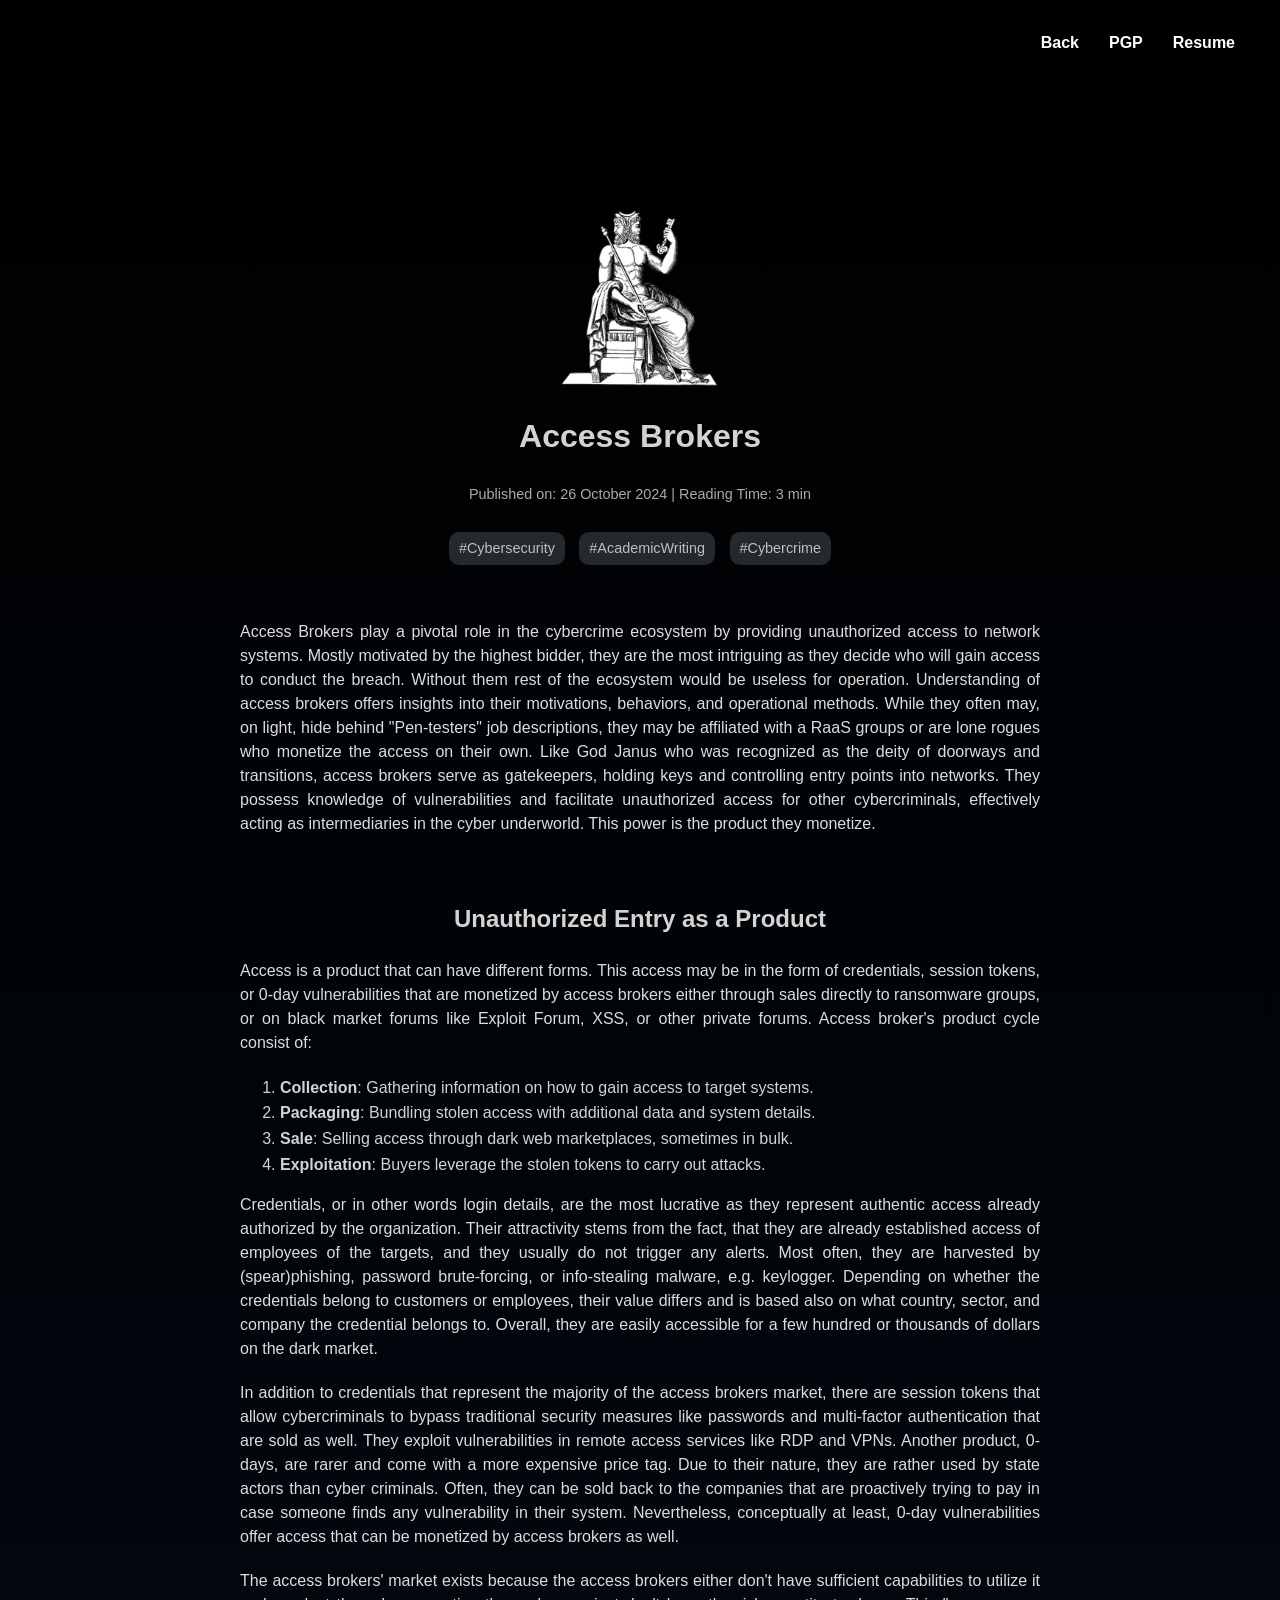
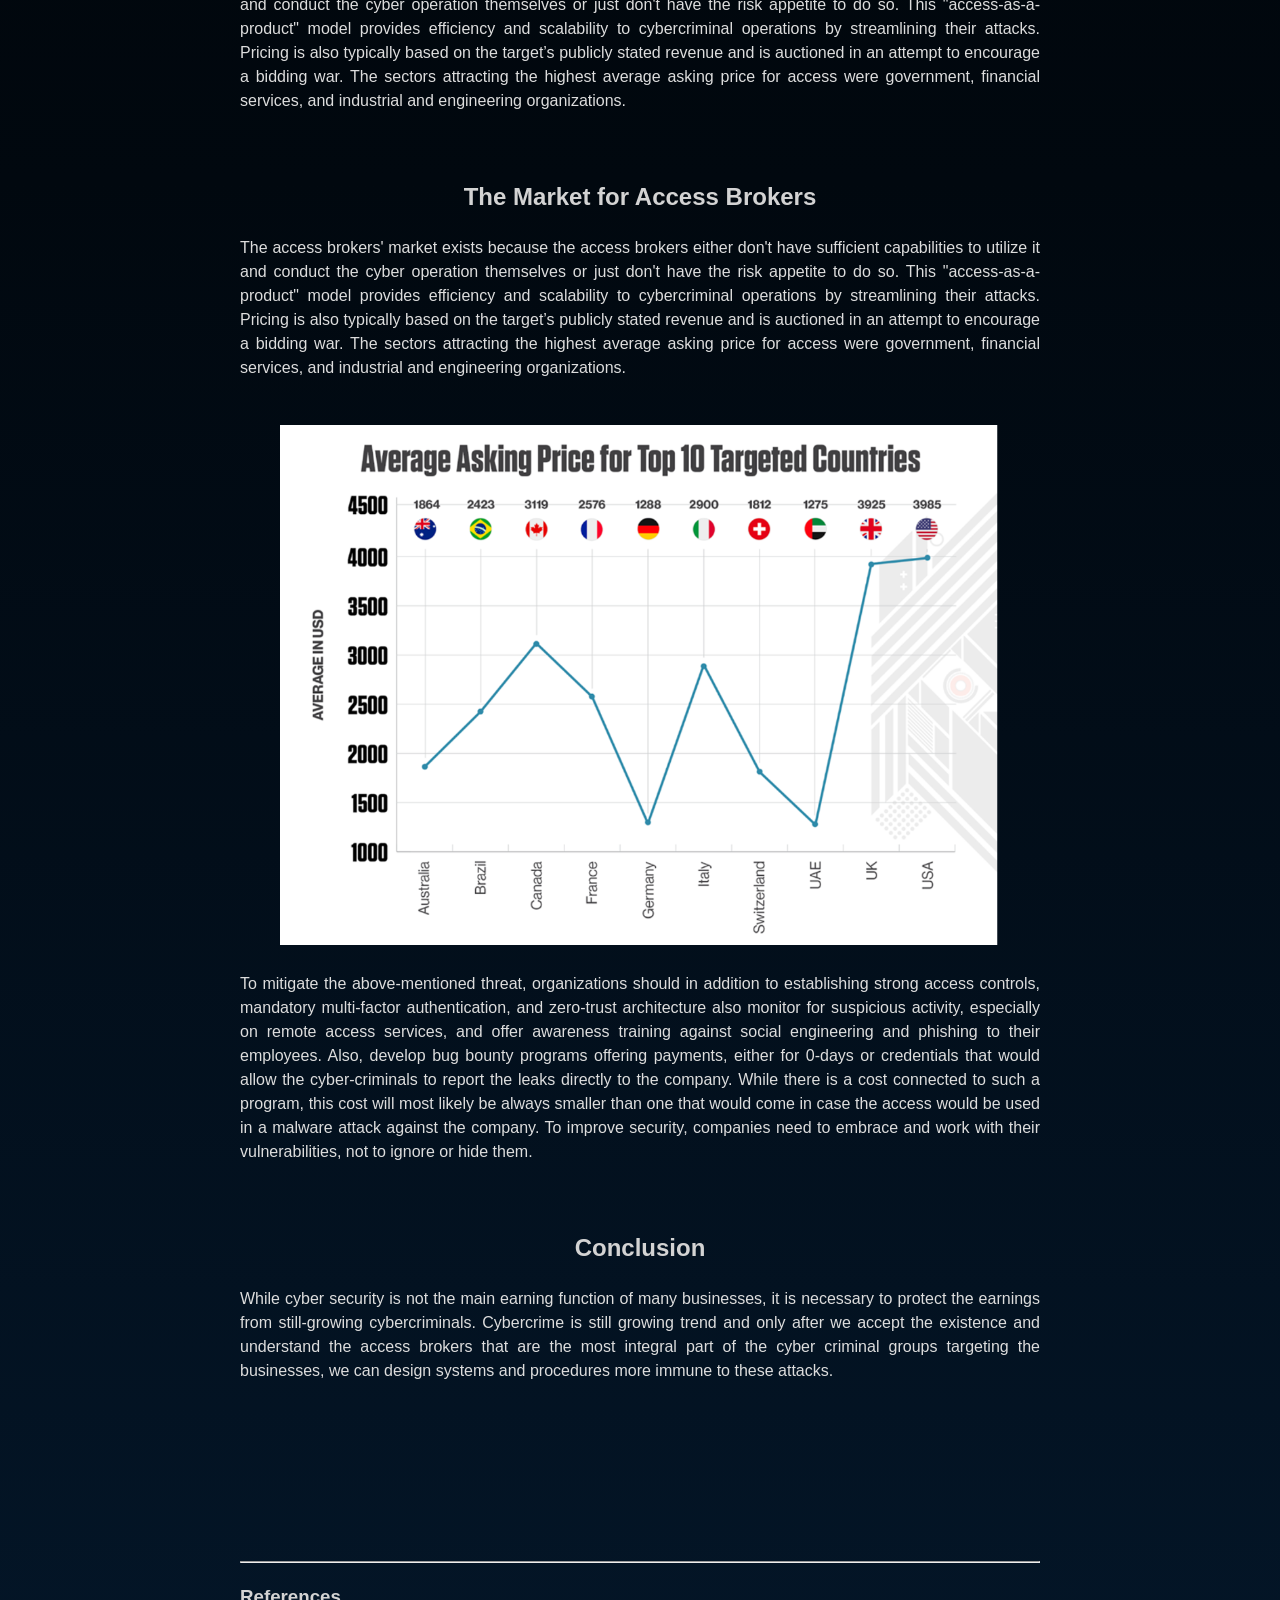
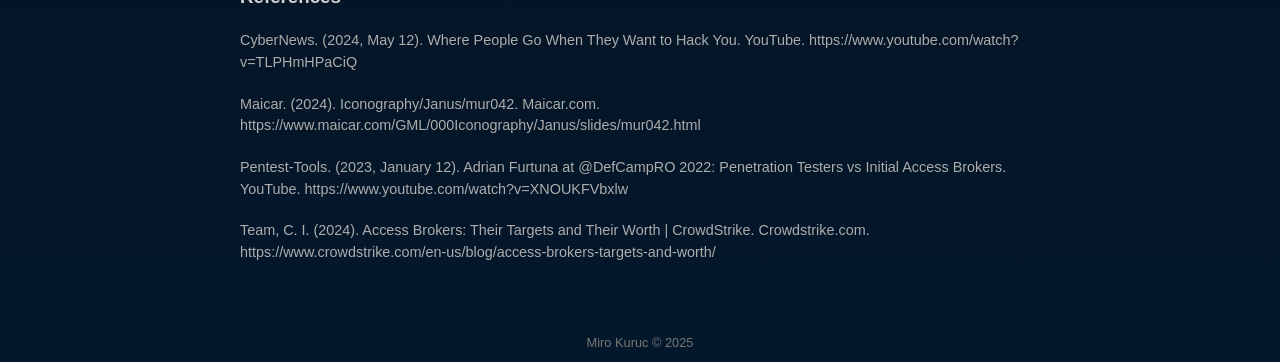
==== blog/Access_Brokers.html @ 67658517 "Deployment of personal website" ====
<!DOCTYPE html>
<html lang="en">
<head>

    <meta charset="UTF-8">
    <meta name="viewport" content="width=device-width, initial-scale=1.0">
    <link rel="stylesheet" href="/style.css">
    <meta name="date" content="2025-01-01"> <!-- Replace with the actual date -->
    <meta name="author" content="Miro Kuruc"> <!-- Optional: Add your name -->
    <title>Understanding Access Brokers in Cybercrime</title> <!-- Replace with the blog title -->
</head>
<body>

    <header>
        <div class="nav-left">
            <a href="../index.html" class="encrypted-text" data-original="Back"><b>Back</b></a>
            <a href="https://raw.githubusercontent.com/MiroKuruc/whoami/refs/heads/main/Miro%20Kuruc%20(65C4EF4B)%20%E2%80%93%20Public.asc"
                id="downloadLink" class="encrypted-text" data-original="PGP"><b>PGP</b></a>
            <a href="../resume.html" class="encrypted-text" data-original="Resume"><b>Resume</b></a>
        </div>
    </header>

<main>

    <div style="padding: 100px;"></div>

    <img src="blogpictures/janus.jpg" alt="Description of image" class="title-photo">

    <h1>Access Brokers</h1>

    <div class="blog-meta">
        Published on: 26 October 2024 | Reading Time: 3 min
    </div>

    <div class="hashtags">
        <span>#Cybersecurity</span> <span>#AcademicWriting</span> <span>#Cybercrime</span>
    </div>

    <div style="padding: 20px;"></div>


    <div class="blog-content">
        <p>Access Brokers play a pivotal role in the cybercrime ecosystem by providing unauthorized access to network
            systems. Mostly motivated by the highest bidder, they are the most intriguing as they decide who will gain
            access to conduct the breach. Without them rest of the ecosystem would be useless for operation.
            Understanding of access brokers offers insights into their motivations, behaviors, and operational methods.
            While they often may, on light, hide behind "Pen-testers" job descriptions, they may be affiliated with a
            RaaS groups or are lone rogues who monetize the access on their own. Like God Janus who was recognized as
            the deity of doorways and transitions, access brokers serve as gatekeepers, holding keys and controlling
            entry points into networks. They possess knowledge of vulnerabilities and facilitate unauthorized access for
            other cybercriminals, effectively acting as intermediaries in the cyber underworld. This power is the
            product they monetize.</p>

        <div style="height: 25px;"></div> <!-- Adds a vertical space of 25px -->

        <h2>Unauthorized Entry as a Product</h2>
        <p> Access is a product that can have different forms. This access may be in the form of credentials, session
            tokens, or 0-day vulnerabilities that are monetized by access brokers either through sales directly to
            ransomware groups, or on black market forums like Exploit Forum, XSS, or other private forums. Access
            broker's product cycle consist of:</p>
        <ol>
            <li><strong>Collection</strong>: Gathering information on how to gain access to target systems.</li>
            <li><strong>Packaging</strong>: Bundling stolen access with additional data and system details.</li>
            <li><strong>Sale</strong>: Selling access through dark web marketplaces, sometimes in bulk.</li>
            <li><strong>Exploitation</strong>: Buyers leverage the stolen tokens to carry out attacks.</li>
        </ol>

        <p> Credentials, or in other words login details, are the most lucrative as they represent authentic access
            already authorized by the organization. Their attractivity stems from the fact, that they are already
            established access of employees of the targets, and they usually do not trigger any alerts. Most often, they
            are harvested by (spear)phishing, password brute-forcing, or info-stealing malware, e.g. keylogger.
            Depending on whether the credentials belong to customers or employees, their value differs and is based also
            on what country, sector, and company the credential belongs to. Overall, they are easily accessible for a
            few hundred or thousands of dollars on the dark market.</p>

        <p> In addition to credentials that represent the majority of the access brokers market, there are session
            tokens that allow cybercriminals to bypass traditional security measures like passwords and multi-factor
            authentication that are sold as well. They exploit vulnerabilities in remote access services like RDP and
            VPNs. Another product, 0-days, are rarer and come with a more expensive price tag. Due to their nature, they
            are rather used by state actors than cyber criminals. Often, they can be sold back to the companies that are
            proactively trying to pay in case someone finds any vulnerability in their system. Nevertheless,
            conceptually at least, 0-day vulnerabilities offer access that can be monetized by access brokers as
            well. </p>

        <p> The access brokers' market exists because the access brokers either don't have sufficient capabilities to
            utilize it and conduct the cyber operation themselves or just don't have the risk appetite to do so. This
            "access-as-a-product" model provides efficiency and scalability to cybercriminal operations by streamlining
            their attacks. Pricing is also typically based on the target’s publicly stated revenue and is auctioned in
            an attempt to encourage a bidding war. The sectors attracting the highest average asking price for access
            were government, financial services, and industrial and engineering organizations.</p>

        <div style="height: 25px;"></div> <!-- Adds a vertical space of 25px -->

        <h2>The Market for Access Brokers</h2>
        <p> The access brokers' market exists because the access brokers either don't have sufficient capabilities to
            utilize it and conduct the cyber operation themselves or just don't have the risk appetite to do so. This
            "access-as-a-product" model provides efficiency and scalability to cybercriminal operations by streamlining
            their attacks. Pricing is also typically based on the target’s publicly stated revenue and is auctioned in
            an attempt to encourage a bidding war. The sectors attracting the highest average asking price for access
            were government, financial services, and industrial and engineering organizations.</p>

        <div style="height: 25px;"></div> <!-- Adds a vertical space of 25px -->

        <img src="blogpictures/askpriceaccess.png" alt="Description of image" class="smaller-image">

        <div style="height: 25px;"></div> <!-- Adds a vertical space of 25px -->

        <p>To mitigate the above-mentioned threat, organizations should in addition to establishing strong access
            controls, mandatory multi-factor authentication, and zero-trust architecture also monitor for suspicious
            activity, especially on remote access services, and offer awareness training against social engineering and
            phishing to their employees. Also, develop bug bounty programs offering payments, either for 0-days or
            credentials that would allow the cyber-criminals to report the leaks directly to the company. While there is
            a cost connected to such a program, this cost will most likely be always smaller than one that would come in
            case the access would be used in a malware attack against the company. To improve security, companies need
            to embrace and work with their vulnerabilities, not to ignore or hide them. </p>

        <div style="height: 25px;"></div> <!-- Adds a vertical space of 25px -->

        <h2>Conclusion</h2>
        <p>While cyber security is not the main earning function of many businesses, it is necessary to protect the
            earnings from still-growing cybercriminals. Cybercrime is still growing trend and only after we accept the
            existence and understand the access brokers that are the most integral part of the cyber criminal groups
            targeting the businesses, we can design systems and procedures more immune to these attacks. </p>

    </div>

    <div style="height: 150px;"></div> <!-- Adds a vertical space of 25px -->
    <hr> <!-- This creates a horizontal line -->
    <h3>References</h3>

    <p class="dark-small-text">CyberNews. (2024, May 12). Where People Go When They Want to Hack You. YouTube.
        https://www.youtube.com/watch?v=TLPHmHPaCiQ</p>
    <p class="dark-small-text">Maicar. (2024). Iconography/Janus/mur042. Maicar.com.
        https://www.maicar.com/GML/000Iconography/Janus/slides/mur042.html</p>
    <p class="dark-small-text">Pentest-Tools. (2023, January 12). Adrian Furtuna at @DefCampRO 2022: Penetration Testers
        vs Initial Access Brokers. YouTube. https://www.youtube.com/watch?v=XNOUKFVbxlw</p>
    <p class="dark-small-text">Team, C. I. (2024). Access Brokers: Their Targets and Their Worth | CrowdStrike.
        Crowdstrike.com. https://www.crowdstrike.com/en-us/blog/access-brokers-targets-and-worth/</p>


</main>

<footer>
    Miro Kuruc © 2025
</footer>
<script src="/script.js" defer></script>
</body>
</html>
---- style.css ----
/* Global Styles */
body {
    min-height: 100vh;
    font-family: Helvetica, Arial, sans-serif;
    background: linear-gradient(to top, #04182c, #01080f, #000000);
    color: rgb(211, 211, 211);
    display: flex;
    flex-direction: column;
    align-items: center;
    line-height: 1.6;
}

header {
    position: fixed;
    top: 20px;
    right: 10px;
    width: 100%;
    display: flex;
    justify-content: flex-end;
    align-items: center;
    padding: 10px 20px;
    z-index: 1000;
}

.nav-left,
.nav-right {
    display: flex;
    align-items: center;
    margin-left: auto;
    justify-content: center;
}

.nav-right a,
.nav-left a {
    color: white;
    text-decoration: none;
    margin: 0 15px;
    font-size: 1rem;
    transition: color 0.3s ease;
    font-weight: bold;
}

.profile-container {
    flex: 1;
    display: flex;
    flex-direction: column;
    justify-content: center;
    align-items: center;
    text-align: center;
    max-width: 600px;
}

.profile-picture {
    width: 150px;
    height: 150px;
    overflow: hidden;
    margin: 0 auto 0px;
    transition: transform 0.3s ease;
}

.profile-picture img {
    width: 100%;
    height: 100%;
    object-fit: cover;
}

.profile-picture:hover {
    transform: scale(1.1);
}

p {
    font-size: 1rem;
    line-height: 1.5;
    margin: 0 0 20px;
    color: #ddd;
}

.social-links {
    display: flex;
    justify-content: center;
    gap: 15px;
    margin-bottom: 40px;
}

.social-links a {
    text-decoration: none;
    transition: transform 0.3s ease;
}

.social-links a img {
    width: 24px;
    height: 24px;
}

.social-links a:hover {
    transform: scale(1.4);
}

.blog-list {
    text-align: center;
    width: 80%;
    max-width: 800px;
    margin: 20px auto;
}

.blog-item {
    display: flex;
    justify-content: space-between;
    align-items: center;
    padding: 10px 0;
    border-bottom: 1px solid #333;
}

.blog-item:last-child {
    border-bottom: none;
}

.blog-title {
    text-decoration: none;
    color: white;
    font-size: 1.2rem;
    flex: 1;
    text-align: left;
}

.blog-title:hover {
    color: #ffffff;
    text-shadow: 0 0 20px #ffffff;
}

.blog-date {
    color: #bbb;
    font-size: 0.9rem;
    text-align: right;
    min-width: 150px;
}

footer {
    margin-top: auto;
    text-align: center;
    font-size: 0.8rem;
    color: #777;
    margin-top: 50px;
}

.encrypted-text {
    display: inline;
    cursor: pointer;
}

.item {
    text-decoration: none;
    color: #ffffff;
    transition: color 0.3s ease, text-shadow 0.3s ease;
}

.scroll-arrow {
    position: fixed;
    bottom: 40px;
    left: 50%;
    width: 20px;
    height: 20px;
    border-right: 2px solid #8c8a8a;
    border-bottom: 2px solid #8c8a8a;
    transform: translateX(-50%) rotate(45deg);
    animation: bounce 2s infinite;
    transition: opacity 0.5s ease, bottom 0.5s ease;
}

@keyframes bounce {
    0%, 100% { transform: translateX(-50%) translateY(0) rotate(45deg); }
    50% { transform: translateX(-50%) translateY(5px) rotate(45deg); }
}

/* Resume specific */
.container {
    max-width: 750px;
    margin: 0 auto;
    padding: 20px;
}

.experience { margin-bottom: 40px; }
.experience h2 { font-size: 1.5em; margin-bottom: 10px; }
.experience p { font-size: 1em; line-height: 1.6; margin-bottom: 10px; }
.experience ul { list-style-type: none; padding: 0; }
.experience ul li { margin-bottom: 5px; }
.experience a { color: #ffffff; text-decoration: none; }
.experience a:hover { text-decoration: underline; }
.item2 { color: #ffffff; }
.text-container { font-size: 2rem; position: relative; cursor: pointer; white-space: nowrap; }
.text-container span { display: inline-block; }
.text-container span.hidden { visibility: hidden; }

/* Blog specific */
main { max-width: 800px; text-align: left; }
h1 { text-align: center; }
h2 { text-align: center; }
.blog-meta { font-size: 0.9rem; color: #aaa; margin-bottom: 20px; text-align: center; }
.hashtags { text-align: center; margin: 10px 0; }
.hashtags span { display: inline-block; background: #26292b; color: rgb(192, 190, 190); padding: 5px 10px; margin: 5px; border-radius: 10px; font-size: 0.9rem; }
.blog-content { text-align: justify; }
.title-photo { display: block; margin: 0 auto; width: 20%; max-width: 100%; height: auto; background: transparent; }
.smaller-image { width: 90%; max-width: 100%; height: auto; display: block; margin: 0 auto; }
.dark-small-text { color: #adadad; font-size: 0.90em; }
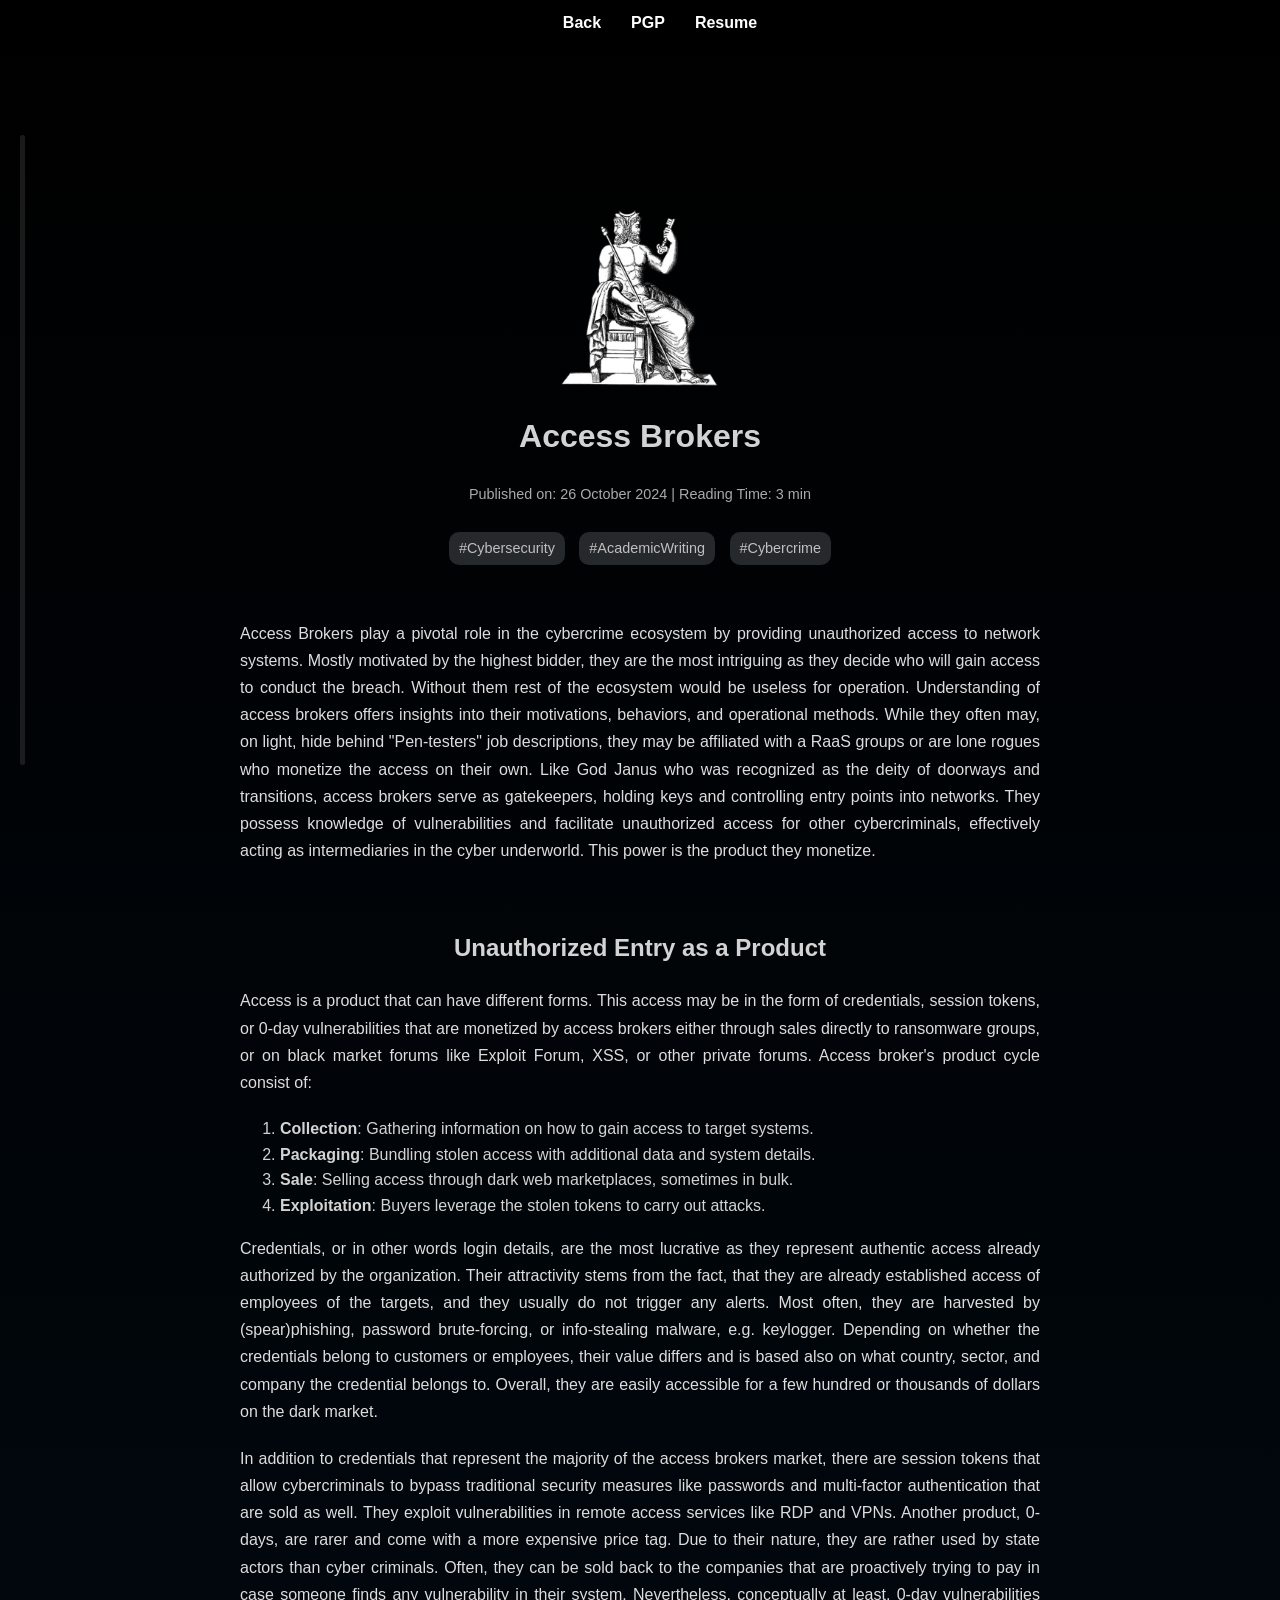
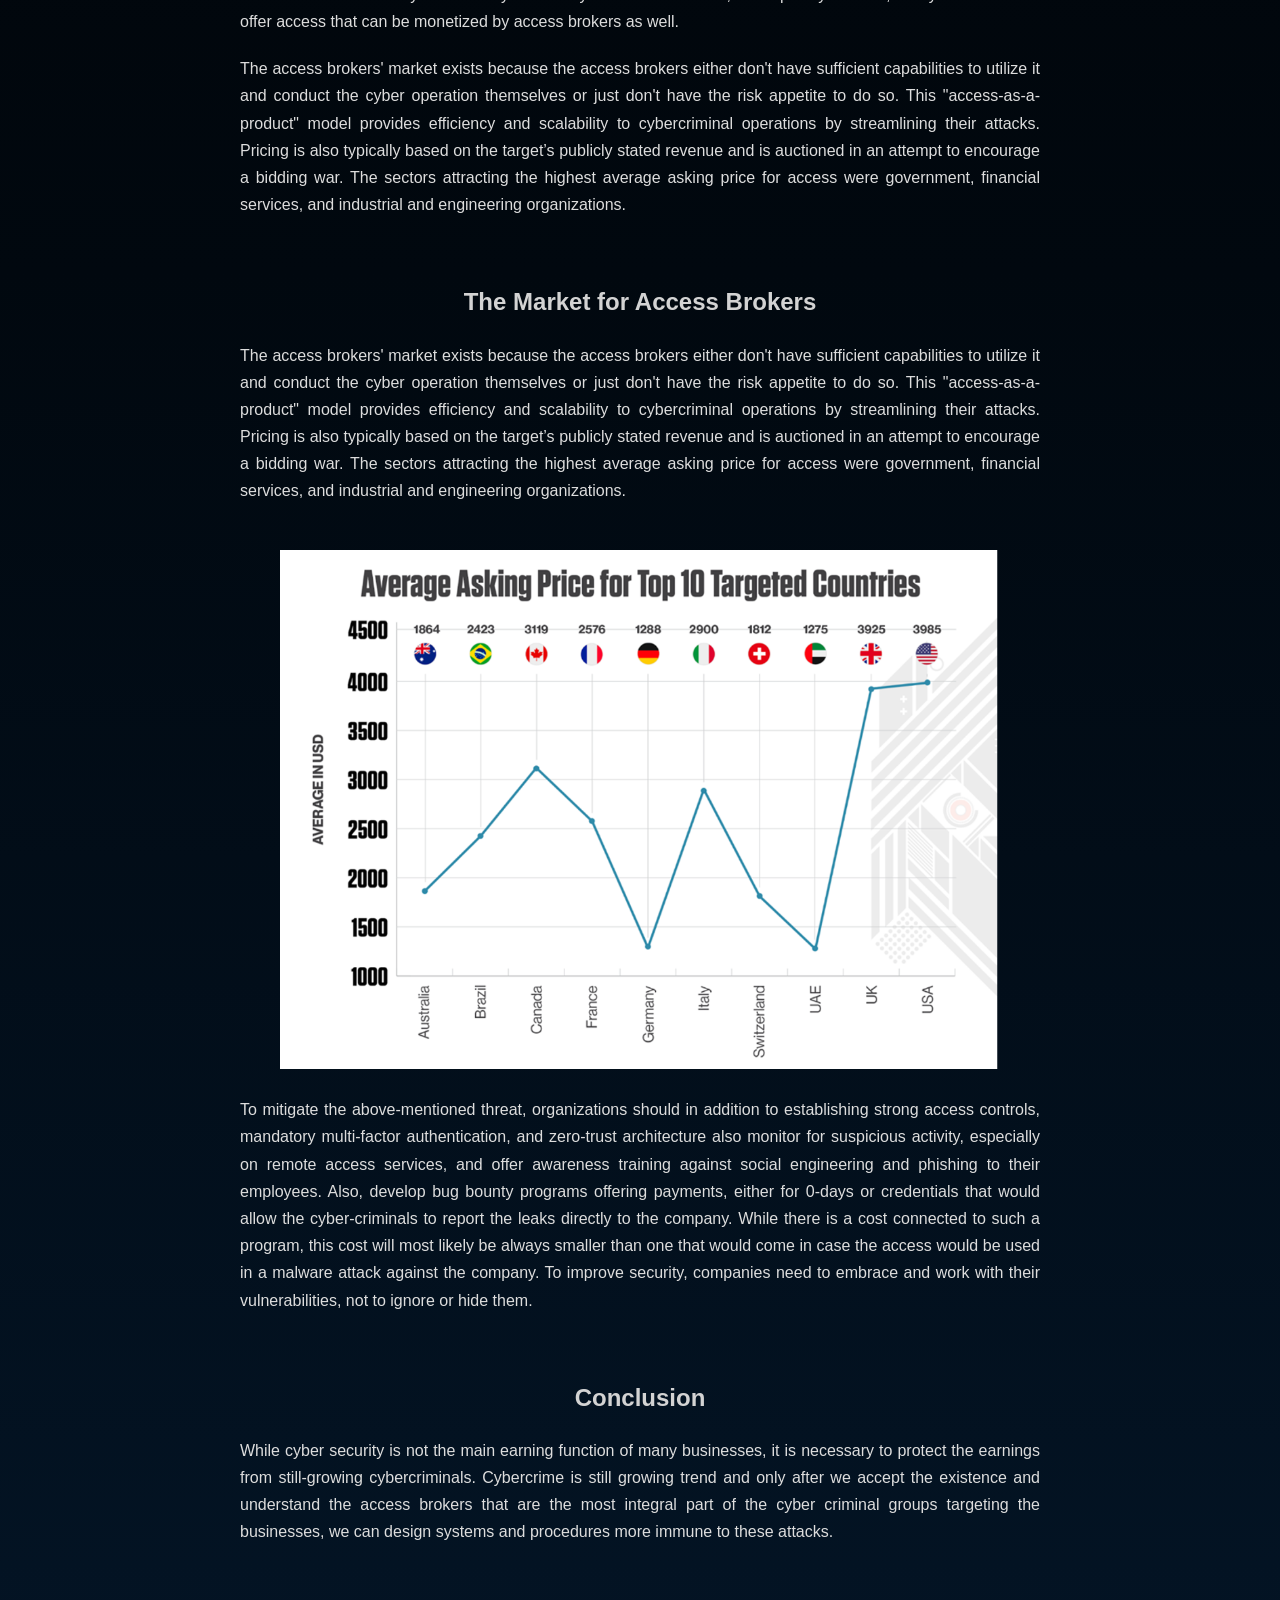
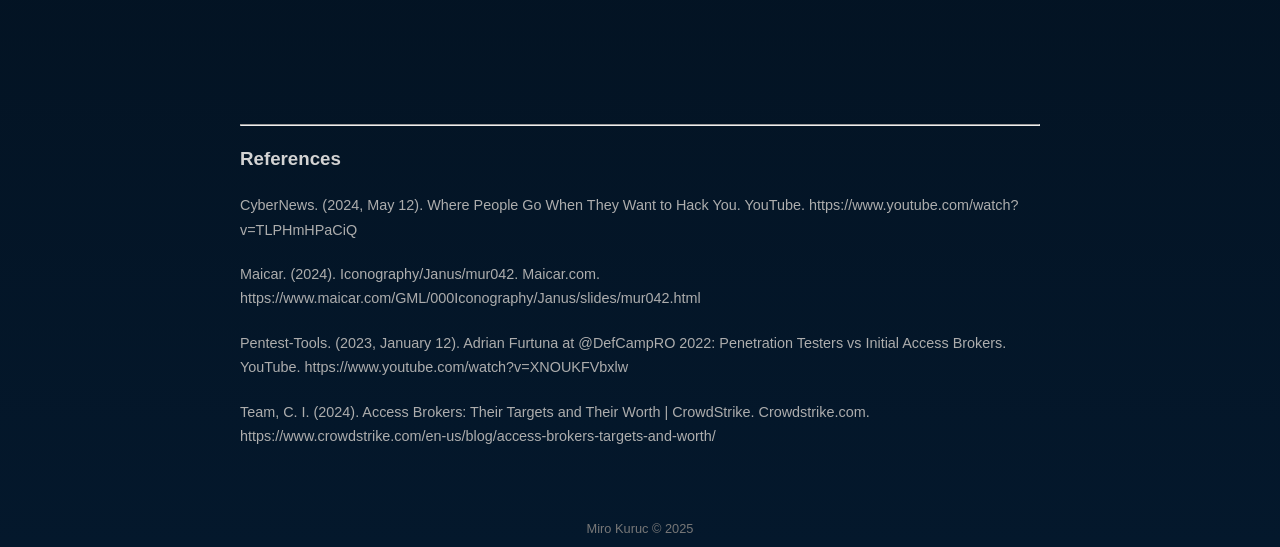
==== commit f27d97b4: "Add reading progress bar and contents menu to multiple pages" ====
--- a/blog/Access_Brokers.html
+++ b/blog/Access_Brokers.html
@@ -18,7 +18,14 @@
                 id="downloadLink" class="encrypted-text" data-original="PGP"><b>PGP</b></a>
             <a href="../resume.html" class="encrypted-text" data-original="Resume"><b>Resume</b></a>
         </div>
-    </header>
+</header>
+
+    <div class="contents-trigger">
+        <div class="progress-line"></div>
+    </div>
+    <div class="contents-menu">
+        <ul></ul>
+    </div>
 
 <main>
 
@@ -38,7 +45,6 @@
 
     <div style="padding: 20px;"></div>
 
-
     <div class="blog-content">
         <p>Access Brokers play a pivotal role in the cybercrime ecosystem by providing unauthorized access to network
             systems. Mostly motivated by the highest bidder, they are the most intriguing as they decide who will gain
@@ -51,7 +57,7 @@
             other cybercriminals, effectively acting as intermediaries in the cyber underworld. This power is the
             product they monetize.</p>
 
-        <div style="height: 25px;"></div> <!-- Adds a vertical space of 25px -->
+        <div style="height: 25px;"></div>
 
         <h2>Unauthorized Entry as a Product</h2>
         <p> Access is a product that can have different forms. This access may be in the form of credentials, session
@@ -89,7 +95,7 @@
             an attempt to encourage a bidding war. The sectors attracting the highest average asking price for access
             were government, financial services, and industrial and engineering organizations.</p>
 
-        <div style="height: 25px;"></div> <!-- Adds a vertical space of 25px -->
+        <div style="height: 25px;"></div> 
 
         <h2>The Market for Access Brokers</h2>
         <p> The access brokers' market exists because the access brokers either don't have sufficient capabilities to
@@ -99,11 +105,11 @@
             an attempt to encourage a bidding war. The sectors attracting the highest average asking price for access
             were government, financial services, and industrial and engineering organizations.</p>
 
-        <div style="height: 25px;"></div> <!-- Adds a vertical space of 25px -->
+        <div style="height: 25px;"></div> 
 
         <img src="blogpictures/askpriceaccess.png" alt="Description of image" class="smaller-image">
 
-        <div style="height: 25px;"></div> <!-- Adds a vertical space of 25px -->
+        <div style="height: 25px;"></div> 
 
         <p>To mitigate the above-mentioned threat, organizations should in addition to establishing strong access
             controls, mandatory multi-factor authentication, and zero-trust architecture also monitor for suspicious
@@ -114,7 +120,7 @@
             case the access would be used in a malware attack against the company. To improve security, companies need
             to embrace and work with their vulnerabilities, not to ignore or hide them. </p>
 
-        <div style="height: 25px;"></div> <!-- Adds a vertical space of 25px -->
+        <div style="height: 25px;"></div>
 
         <h2>Conclusion</h2>
         <p>While cyber security is not the main earning function of many businesses, it is necessary to protect the
@@ -124,8 +130,8 @@
 
     </div>
 
-    <div style="height: 150px;"></div> <!-- Adds a vertical space of 25px -->
-    <hr> <!-- This creates a horizontal line -->
+    <div style="height: 150px;"></div> 
+    <hr> 
     <h3>References</h3>
 
     <p class="dark-small-text">CyberNews. (2024, May 12). Where People Go When They Want to Hack You. YouTube.
@@ -137,12 +143,11 @@
     <p class="dark-small-text">Team, C. I. (2024). Access Brokers: Their Targets and Their Worth | CrowdStrike.
         Crowdstrike.com. https://www.crowdstrike.com/en-us/blog/access-brokers-targets-and-worth/</p>
 
-
 </main>
 
-<footer>
-    Miro Kuruc © 2025
-</footer>
+<footer>Miro Kuruc © 2025</footer>
+
 <script src="/script.js" defer></script>
+
 </body>
 </html>
--- a/style.css
+++ b/style.css
@@ -1,4 +1,8 @@
 /* Global Styles */
+html {
+    scroll-behavior: smooth;
+}
+
 body {
     min-height: 100vh;
     font-family: Helvetica, Arial, sans-serif;
@@ -12,21 +16,24 @@
 
 header {
     position: fixed;
-    top: 20px;
-    right: 10px;
+    /*!*top: 20px;*! toto tu bolo predtym, nevyzera dobre na telefonoch a inych obrazovkach*/
+    /*right: 10px;*/
+    top: 0;
+    left: 0;
     width: 100%;
     display: flex;
-    justify-content: flex-end;
+    justify-content: center; /* toto by som tiez radsej vycentroval */
     align-items: center;
     padding: 10px 20px;
     z-index: 1000;
+    background: rgba(0, 0, 0, 0.8); /* semi-transparent bg */
+    box-shadow: 0 2px 4px rgba(0, 0, 0, 0.5);
 }
 
 .nav-left,
 .nav-right {
     display: flex;
     align-items: center;
-    margin-left: auto;
     justify-content: center;
 }
 
@@ -70,7 +77,7 @@
 
 p {
     font-size: 1rem;
-    line-height: 1.5;
+    line-height: 1.7;
     margin: 0 0 20px;
     color: #ddd;
 }
@@ -168,8 +175,12 @@
 }
 
 @keyframes bounce {
-    0%, 100% { transform: translateX(-50%) translateY(0) rotate(45deg); }
-    50% { transform: translateX(-50%) translateY(5px) rotate(45deg); }
+    0%, 100% {
+        transform: translateX(-50%) translateY(0) rotate(45deg);
+    }
+    50% {
+        transform: translateX(-50%) translateY(5px) rotate(45deg);
+    }
 }
 
 /* Resume specific */
@@ -179,26 +190,243 @@
     padding: 20px;
 }
 
-.experience { margin-bottom: 40px; }
-.experience h2 { font-size: 1.5em; margin-bottom: 10px; }
-.experience p { font-size: 1em; line-height: 1.6; margin-bottom: 10px; }
-.experience ul { list-style-type: none; padding: 0; }
-.experience ul li { margin-bottom: 5px; }
-.experience a { color: #ffffff; text-decoration: none; }
-.experience a:hover { text-decoration: underline; }
-.item2 { color: #ffffff; }
-.text-container { font-size: 2rem; position: relative; cursor: pointer; white-space: nowrap; }
-.text-container span { display: inline-block; }
-.text-container span.hidden { visibility: hidden; }
+.experience {
+    margin-bottom: 40px;
+}
+
+.experience h2 {
+    font-size: 1.5em;
+    margin-bottom: 10px;
+}
+
+.experience p {
+    font-size: 1em;
+    line-height: 1.6;
+    margin-bottom: 10px;
+}
+
+.experience ul {
+    list-style-type: none;
+    padding: 0;
+}
+
+.experience ul li {
+    margin-bottom: 5px;
+}
+
+.experience a {
+    color: #ffffff;
+    text-decoration: none;
+}
+
+.experience a:hover {
+    text-decoration: underline;
+}
+
+.item2 {
+    color: #ffffff;
+}
+
+.text-container {
+    font-size: 2rem;
+    position: relative;
+    cursor: pointer;
+    white-space: nowrap;
+}
+
+.text-container span {
+    display: inline-block;
+}
+
+.text-container span.hidden {
+    visibility: hidden;
+}
 
 /* Blog specific */
-main { max-width: 800px; text-align: left; }
-h1 { text-align: center; }
-h2 { text-align: center; }
-.blog-meta { font-size: 0.9rem; color: #aaa; margin-bottom: 20px; text-align: center; }
-.hashtags { text-align: center; margin: 10px 0; }
-.hashtags span { display: inline-block; background: #26292b; color: rgb(192, 190, 190); padding: 5px 10px; margin: 5px; border-radius: 10px; font-size: 0.9rem; }
-.blog-content { text-align: justify; }
-.title-photo { display: block; margin: 0 auto; width: 20%; max-width: 100%; height: auto; background: transparent; }
-.smaller-image { width: 90%; max-width: 100%; height: auto; display: block; margin: 0 auto; }
-.dark-small-text { color: #adadad; font-size: 0.90em; }+main {
+    max-width: 800px;
+    width: 90%;
+    text-align: left;
+    margin: 0 auto;
+    padding: 0 20px;
+}
+
+@media (max-width: 600px) {
+    main {
+        width: 95%;
+    }
+
+    .blog-content p {
+        font-size: 1.1rem;
+        line-height: 1.8;
+    }
+}
+
+h1 {
+    text-align: center;
+}
+
+h2 {
+    text-align: center;
+}
+
+.blog-meta {
+    font-size: 0.9rem;
+    color: #aaa;
+    margin-bottom: 20px;
+    text-align: center;
+}
+
+.hashtags {
+    text-align: center;
+    margin: 10px 0;
+}
+
+.hashtags span {
+    display: inline-block;
+    background: #26292b;
+    color: rgb(192, 190, 190);
+    padding: 5px 10px;
+    margin: 5px;
+    border-radius: 10px;
+    font-size: 0.9rem;
+}
+
+.blog-content {
+    text-align: justify;
+}
+
+.title-photo {
+    display: block;
+    margin: 0 auto;
+    width: 20%;
+    max-width: 100%;
+    height: auto;
+    background: transparent;
+}
+
+.smaller-image {
+    width: 90%;
+    max-width: 100%;
+    height: auto;
+    display: block;
+    margin: 0 auto;
+}
+
+.dark-small-text {
+    color: #adadad;
+    font-size: 0.90em;
+}
+
+
+/* Reading progress bar and contents menu */
+.contents-trigger {
+    position: fixed;
+    left: 20px;
+    top: 50%;
+    transform: translateY(-50%);
+    height: 70vh;
+    width: 5px;
+    background: rgba(255, 255, 255, 0.1);
+    border-radius: 2px;
+    cursor: pointer;
+    z-index: 1000;
+    transition: opacity 0.3s ease;
+}
+
+.contents-trigger:hover {
+    opacity: 0.4;
+}
+
+.progress-line {
+    position: absolute;
+    top: 0;
+    left: 0;
+    width: 100%;
+    height: 0;
+    background: #00bcd4;
+    border-radius: 2px;
+    transition: height 0.1s ease;
+}
+
+.contents-menu {
+    position: fixed;
+    left: -300px;
+    top: 50%;
+    transform: translateY(-50%);
+    width: 250px;
+    background: linear-gradient(to right, rgba(18, 18, 18, 0.6), rgba(18, 18, 18, 0.75));
+    border-radius: 8px;
+    padding: 15px;
+    transition: all 0.3s ease;
+    z-index: 999;
+    box-shadow: 0 4px 6px rgba(0, 0, 0, 0.15);
+    opacity: 0;
+    backdrop-filter: blur(8px);
+    border: 1px solid rgba(255, 255, 255, 0.05);
+}
+
+.contents-menu.visible {
+    left: 35px;
+    opacity: 1;
+}
+
+.contents-menu ul {
+    list-style: none;
+    padding: 0;
+    margin: 0;
+}
+
+.contents-menu li {
+    padding: 4px 0;
+    cursor: pointer;
+    transition: color 0.2s ease;
+    font-size: 0.85em;
+    line-height: 1.4;
+}
+
+.contents-menu .h1 {
+    font-size: 1rem;
+    font-weight: bold;
+    padding-left: 0;
+}
+
+.contents-menu .h2,
+.contents-menu .h3 {
+    padding-left: 12px;
+}
+
+.contents-menu .h3 {
+    font-size: 0.8em;
+    opacity: 0.85;
+}
+
+.contents-menu a {
+    color: inherit;
+    text-decoration: none;
+    display: block;
+    opacity: 0.9;
+    padding: 2px 0;
+}
+
+.contents-menu li.active a {
+    color: rgb(211, 211, 211);
+    opacity: 1;
+    font-weight: bold;
+}
+
+.contents-menu li:hover a {
+    opacity: 1;
+}
+
+.blog-content h1,
+.blog-content h2,
+.blog-content h3 {
+    scroll-margin-top: 80px;
+}
+
+@media (max-width: 600px) {
+    .contents-menu {
+        display: none !important;
+    }
+}
